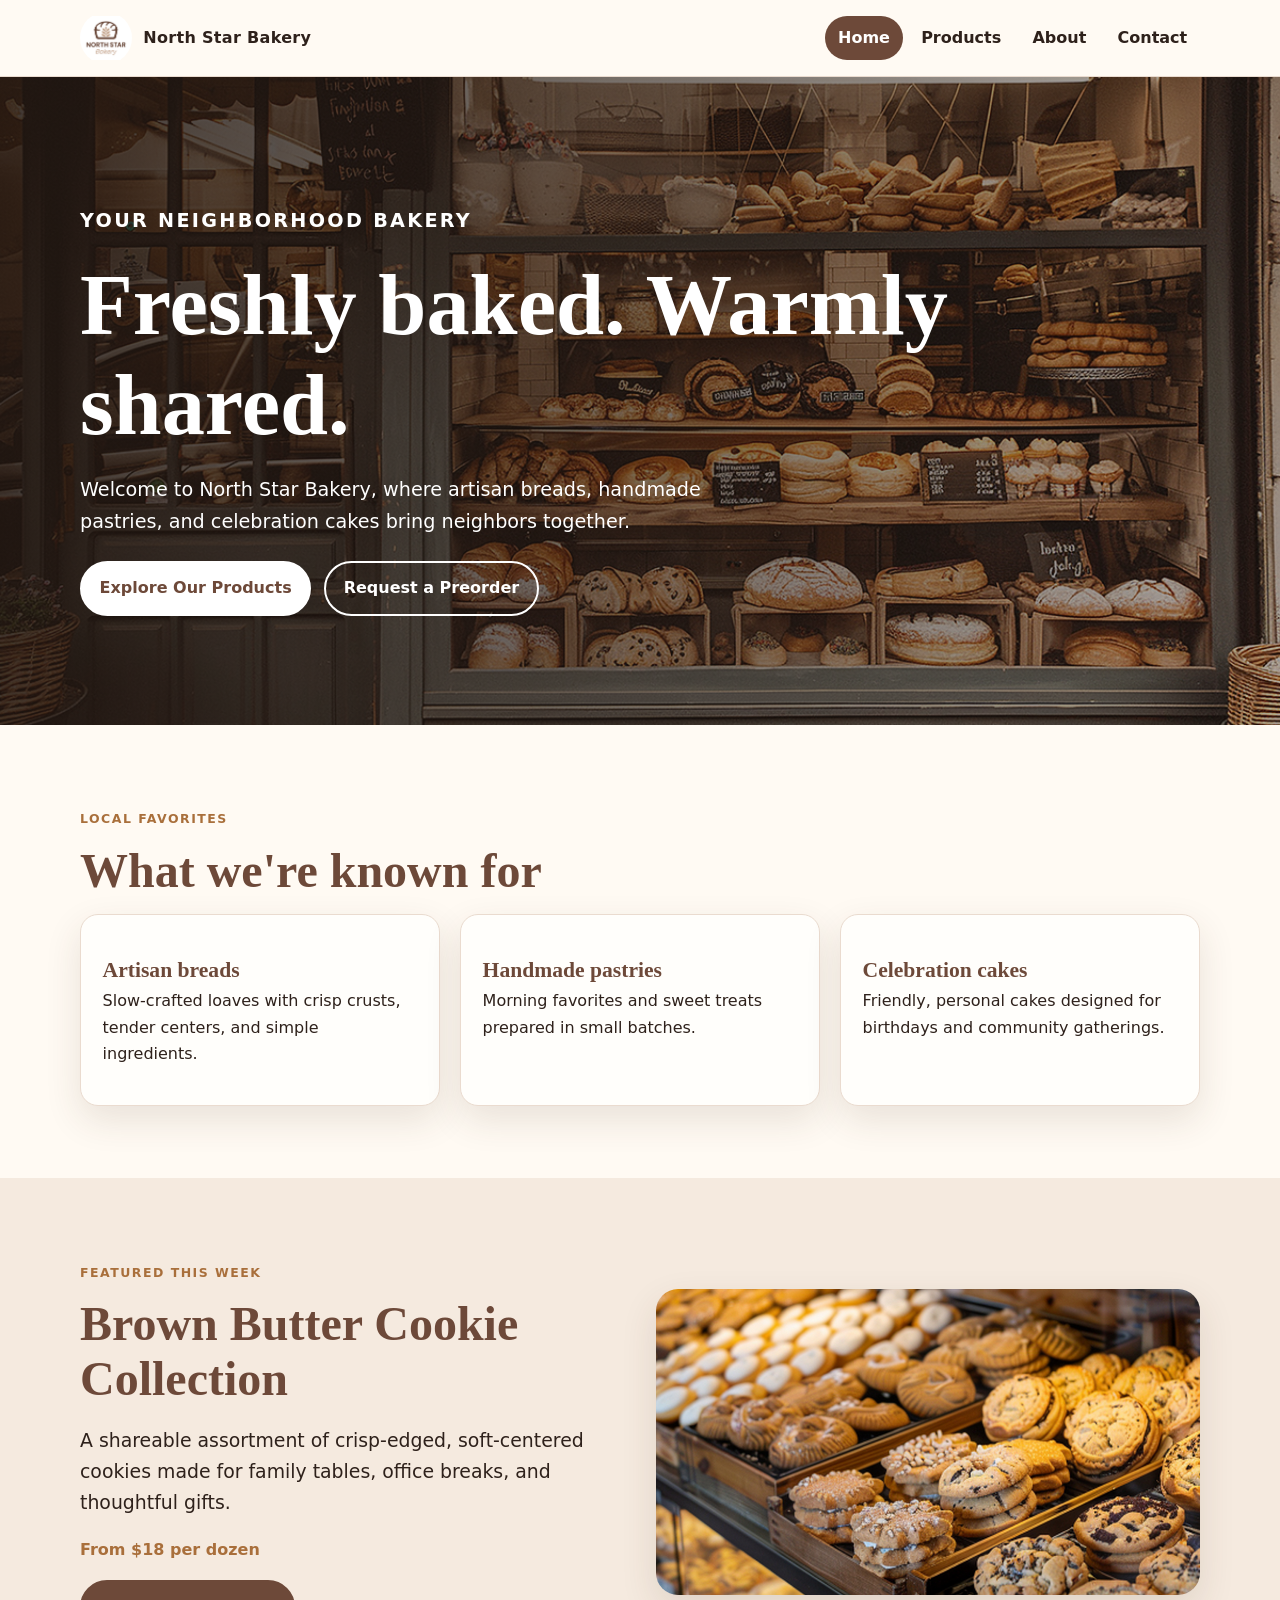
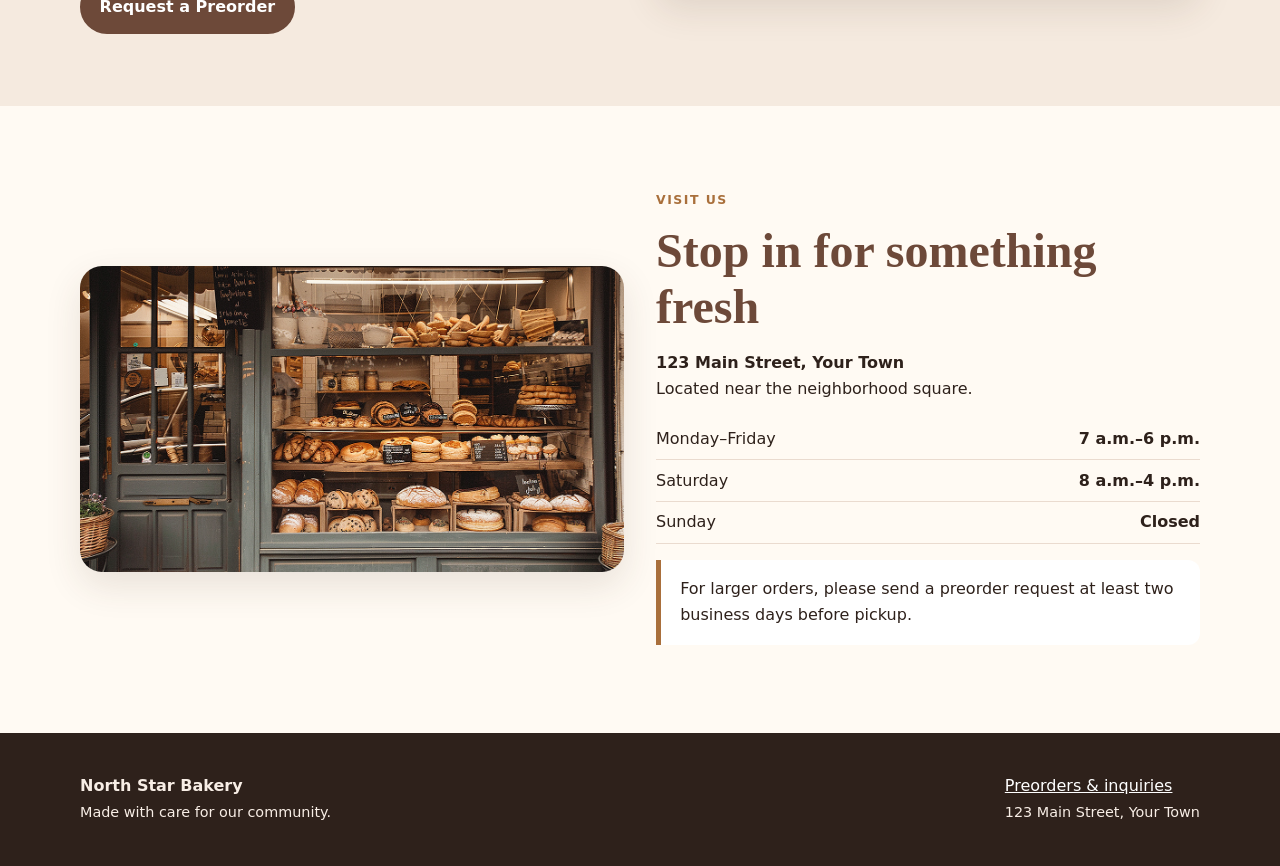
==== index.html @ eaf566d2 "Add files via upload" ====
<!doctype html>
<html lang="en"><head><meta charset="utf-8"><meta name="viewport" content="width=device-width, initial-scale=1"><meta name="description" content="Welcome to North Star Bakery for artisan breads, handmade pastries, cakes, and neighborhood preorder pickup."><title>Home | North Star Bakery</title><link rel="stylesheet" href="styles.css"></head><body>
<a class="skip-link" href="#main-content">Skip to main content</a>
<header class="site-header">
  <div class="nav-wrap">
    <a class="brand" href="index.html"><img src="images/bakery-logo.png" alt="North Star Bakery bread basket logo"><span>North Star Bakery</span></a>
    <nav aria-label="Main navigation"><ul>
      <li><a href="index.html" aria-current="page">Home</a></li>
      <li><a href="products.html" >Products</a></li>
      <li><a href="about.html" >About</a></li>
      <li><a href="contact.html" >Contact</a></li>
    </ul></nav>
  </div>
</header>
<main id="main-content">
<section class="hero"><div class="hero-content"><p class="eyebrow">Your neighborhood bakery</p><h1>Freshly baked. Warmly shared.</h1><p>Welcome to North Star Bakery, where artisan breads, handmade pastries, and celebration cakes bring neighbors together.</p><div class="actions"><a class="btn btn-light" href="products.html">Explore Our Products</a><a class="btn btn-outline" href="contact.html">Request a Preorder</a></div></div></section>
<section class="section"><div class="container"><p class="eyebrow">Local favorites</p><h2>What we're known for</h2><div class="grid-3"><article class="card"><h3>Artisan breads</h3><p>Slow-crafted loaves with crisp crusts, tender centers, and simple ingredients.</p></article><article class="card"><h3>Handmade pastries</h3><p>Morning favorites and sweet treats prepared in small batches.</p></article><article class="card"><h3>Celebration cakes</h3><p>Friendly, personal cakes designed for birthdays and community gatherings.</p></article></div></div></section>
<section class="section alt"><div class="container grid-2"><div><p class="eyebrow">Featured this week</p><h2>Brown Butter Cookie Collection</h2><p class="lead">A shareable assortment of crisp-edged, soft-centered cookies made for family tables, office breaks, and thoughtful gifts.</p><p class="price">From $18 per dozen</p><a class="btn" href="contact.html">Request a Preorder</a></div><picture><source media="(min-width: 768px)" srcset="images/bakery-feature-large.png"><img class="feature-img" src="images/bakery-feature-small.png" alt="Assorted handmade cookies arranged in a bakery display"></picture></div></section>
<section class="section"><div class="container grid-2"><img class="feature-img" src="images/bakery-storefront.png" alt="North Star Bakery storefront window filled with fresh breads and pastries"><div><p class="eyebrow">Visit us</p><h2>Stop in for something fresh</h2><p><strong>123 Main Street, Your Town</strong><br>Located near the neighborhood square.</p><ul class="hours"><li><span>Monday–Friday</span><strong>7 a.m.–6 p.m.</strong></li><li><span>Saturday</span><strong>8 a.m.–4 p.m.</strong></li><li><span>Sunday</span><strong>Closed</strong></li></ul><p class="notice">For larger orders, please send a preorder request at least two business days before pickup.</p></div></div></section>
</main>
<footer class="site-footer"><div class="container footer-grid"><div><strong>North Star Bakery</strong><br><span class="small">Made with care for our community.</span></div><div><a href="contact.html">Preorders & inquiries</a><br><span class="small">123 Main Street, Your Town</span></div></div></footer>
</body></html>
---- styles.css ----
:root {
  --cream: #fffaf3;
  --paper: #fffefb;
  --tan: #c49b7c;
  --caramel: #a96f3b;
  --brown: #6d4939;
  --dark: #2e211b;
  --sage: #64705a;
  --line: #eadbcf;
  --shadow: 0 14px 36px rgba(75, 49, 35, .12);
}
* { box-sizing: border-box; }
html { scroll-behavior: smooth; }
body { margin: 0; color: var(--dark); background: var(--cream); font: 1rem/1.65 system-ui, -apple-system, BlinkMacSystemFont, "Segoe UI", sans-serif; }
img, video { display: block; max-width: 100%; }
a { color: inherit; }
.skip-link { position: absolute; left: -999px; top: 0; background: var(--dark); color: white; padding: .75rem 1rem; z-index: 99; }
.skip-link:focus { left: .75rem; top: .75rem; }
.site-header { position: sticky; top: 0; z-index: 20; background: rgba(255,250,243,.96); border-bottom: 1px solid var(--line); backdrop-filter: blur(9px); }
.nav-wrap { width: min(1120px, 92%); margin: auto; display: flex; align-items: center; justify-content: space-between; gap: 1rem; min-height: 76px; }
.brand { display: flex; align-items: center; gap: .7rem; font-weight: 800; text-decoration: none; letter-spacing: .02em; }
.brand img { width: 52px; height: 52px; object-fit: contain; border-radius: 50%; }
nav ul { display: flex; flex-wrap: wrap; gap: .35rem; list-style: none; margin: 0; padding: 0; }
nav a { display: block; padding: .55rem .8rem; border-radius: 999px; text-decoration: none; font-weight: 700; }
nav a:hover, nav a:focus-visible, nav a[aria-current="page"] { background: var(--brown); color: white; }
main { min-height: 65vh; }
.container { width: min(1120px, 92%); margin-inline: auto; }
.section { padding: 4.5rem 0; }
.section.alt { background: #f5eadf; }
.eyebrow { color: var(--caramel); font-weight: 900; letter-spacing: .12em; text-transform: uppercase; font-size: .78rem; }
h1, h2, h3 { font-family: Georgia, "Times New Roman", serif; line-height: 1.15; color: var(--brown); }
h1 { font-size: clamp(2.4rem, 7vw, 5.4rem); margin: .35rem 0 1.1rem; }
h2 { font-size: clamp(1.9rem, 4vw, 3rem); margin: 0 0 1rem; }
h3 { font-size: 1.35rem; }
.lead { font-size: 1.18rem; max-width: 63ch; }
.hero { background: linear-gradient(90deg, rgba(34,23,17,.86), rgba(34,23,17,.35)), url('images/bakery-storefront.png') center/cover; color: white; min-height: 72vh; display: grid; place-items: center; }
.hero h1, .hero .eyebrow { color: white; }
.hero-content { width: min(1120px, 92%); padding: 5rem 0; }
.hero-content p { max-width: 56ch; font-size: 1.2rem; }
.actions { display: flex; flex-wrap: wrap; gap: .8rem; margin-top: 1.5rem; }
.btn { display: inline-block; border: 2px solid var(--brown); border-radius: 999px; padding: .75rem 1.1rem; background: var(--brown); color: white; font-weight: 800; text-decoration: none; cursor: pointer; }
.btn:hover, .btn:focus-visible { background: var(--dark); border-color: var(--dark); }
.btn-light { background: white; border-color: white; color: var(--brown); }
.btn-outline { background: transparent; color: white; border-color: white; }
.grid-2 { display: grid; grid-template-columns: repeat(2, minmax(0,1fr)); gap: 2rem; align-items: center; }
.grid-3 { display: grid; grid-template-columns: repeat(3, minmax(0,1fr)); gap: 1.25rem; }
.card { background: var(--paper); border: 1px solid var(--line); border-radius: 18px; padding: 1.35rem; box-shadow: var(--shadow); }
.card img { border-radius: 12px; aspect-ratio: 4/3; object-fit: cover; }
.card h3 { margin-bottom: .35rem; }
.card p { margin-top: .25rem; }
.price { font-weight: 900; color: var(--caramel); }
.feature-img { width: 100%; border-radius: 22px; box-shadow: var(--shadow); aspect-ratio: 16/9; object-fit: cover; }
figure { margin: 0; }
figure img { border-radius: 20px 20px 0 0; width: 100%; }
figcaption { padding: 1rem 1.2rem; background: var(--brown); color: white; border-radius: 0 0 20px 20px; }
.notice { border-left: 5px solid var(--caramel); background: white; padding: 1rem 1.2rem; border-radius: 0 12px 12px 0; }
.hours { list-style: none; padding: 0; }
.hours li { display: flex; justify-content: space-between; gap: 1rem; padding: .45rem 0; border-bottom: 1px solid var(--line); }
.page-banner { padding: 5rem 0 3.5rem; background: #f1e2d3; }
.page-banner h1 { font-size: clamp(2.3rem,6vw,4.6rem); }
.media-frame { border-radius: 18px; overflow: hidden; box-shadow: var(--shadow); background: #1d1714; }
form { display: grid; gap: 1rem; }
.form-row { display: grid; grid-template-columns: 1fr 1fr; gap: 1rem; }
label { display: block; font-weight: 800; margin-bottom: .35rem; }
input, select, textarea { width: 100%; border: 1px solid #bba99c; border-radius: 10px; padding: .78rem; font: inherit; background: white; }
input:focus, select:focus, textarea:focus { outline: 3px solid rgba(169,111,59,.25); border-color: var(--caramel); }
.required { color: #9d2318; }
.site-footer { background: var(--dark); color: #f8eee6; padding: 2.5rem 0; }
.footer-grid { display: flex; justify-content: space-between; gap: 2rem; flex-wrap: wrap; }
.site-footer a { color: white; }
.small { font-size: .9rem; }
@media (max-width: 760px) {
  .nav-wrap { align-items: flex-start; padding: .8rem 0; flex-direction: column; }
  nav ul { padding-bottom: .4rem; }
  nav a { padding: .4rem .62rem; font-size: .92rem; }
  .grid-2, .grid-3, .form-row { grid-template-columns: 1fr; }
  .hero { min-height: 64vh; }
  .section { padding: 3.3rem 0; }
}
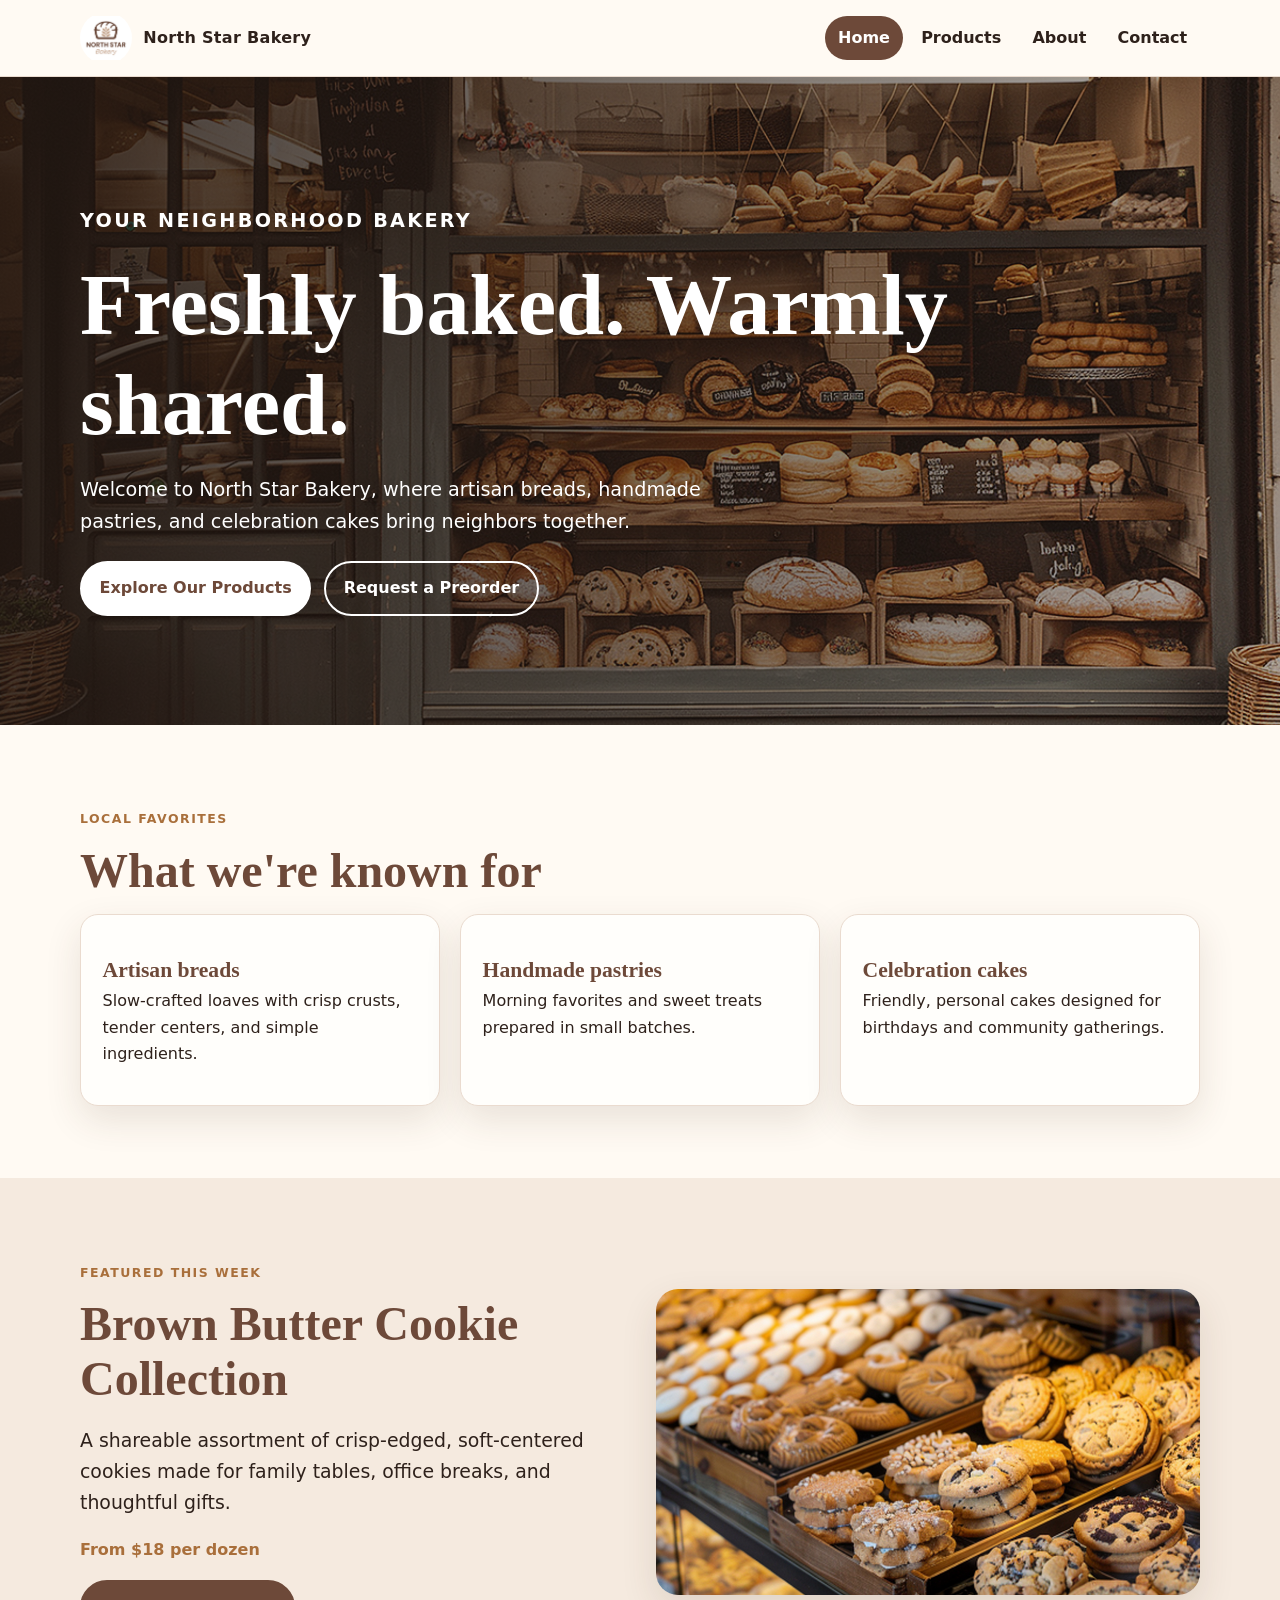
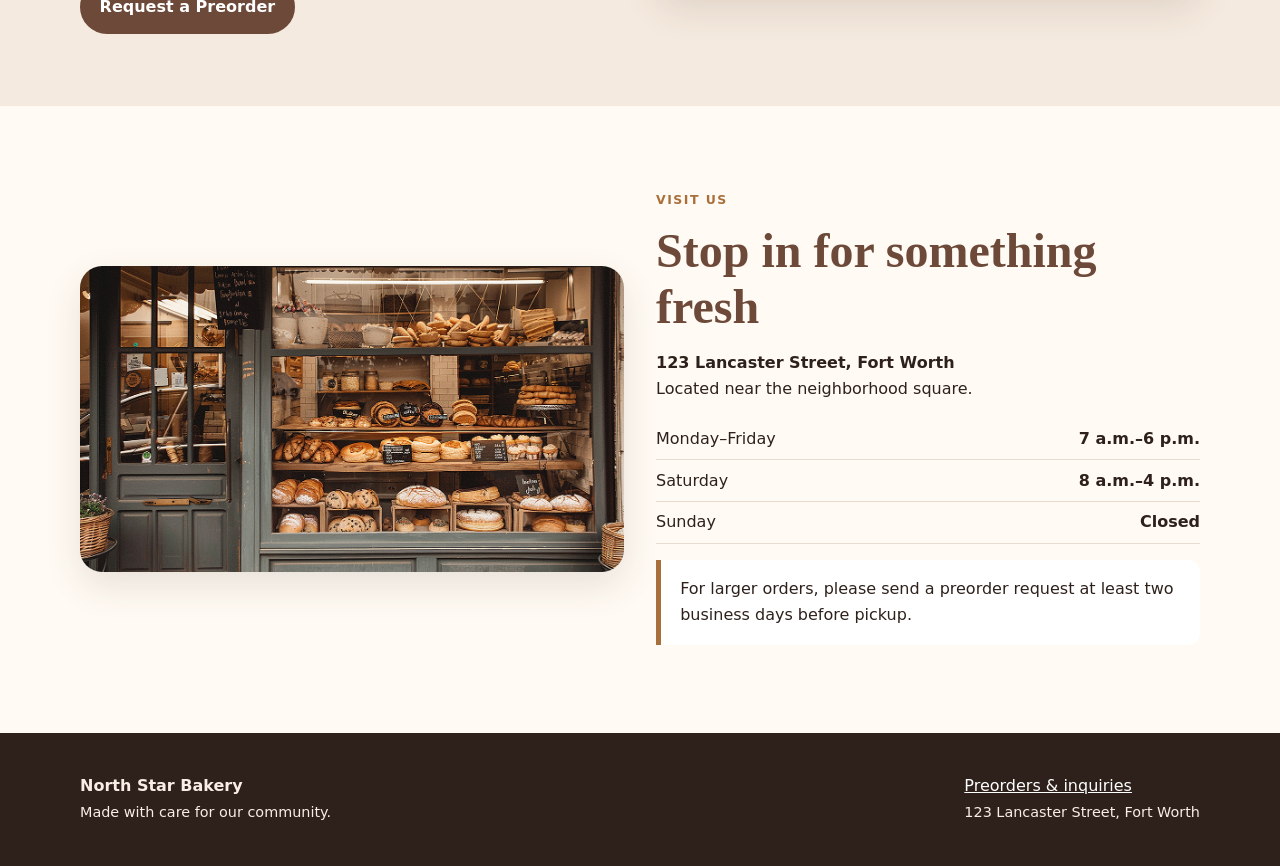
==== commit 7f2464bb: "Update index.html" ====
--- a/index.html
+++ b/index.html
@@ -16,7 +16,7 @@
 <section class="hero"><div class="hero-content"><p class="eyebrow">Your neighborhood bakery</p><h1>Freshly baked. Warmly shared.</h1><p>Welcome to North Star Bakery, where artisan breads, handmade pastries, and celebration cakes bring neighbors together.</p><div class="actions"><a class="btn btn-light" href="products.html">Explore Our Products</a><a class="btn btn-outline" href="contact.html">Request a Preorder</a></div></div></section>
 <section class="section"><div class="container"><p class="eyebrow">Local favorites</p><h2>What we're known for</h2><div class="grid-3"><article class="card"><h3>Artisan breads</h3><p>Slow-crafted loaves with crisp crusts, tender centers, and simple ingredients.</p></article><article class="card"><h3>Handmade pastries</h3><p>Morning favorites and sweet treats prepared in small batches.</p></article><article class="card"><h3>Celebration cakes</h3><p>Friendly, personal cakes designed for birthdays and community gatherings.</p></article></div></div></section>
 <section class="section alt"><div class="container grid-2"><div><p class="eyebrow">Featured this week</p><h2>Brown Butter Cookie Collection</h2><p class="lead">A shareable assortment of crisp-edged, soft-centered cookies made for family tables, office breaks, and thoughtful gifts.</p><p class="price">From $18 per dozen</p><a class="btn" href="contact.html">Request a Preorder</a></div><picture><source media="(min-width: 768px)" srcset="images/bakery-feature-large.png"><img class="feature-img" src="images/bakery-feature-small.png" alt="Assorted handmade cookies arranged in a bakery display"></picture></div></section>
-<section class="section"><div class="container grid-2"><img class="feature-img" src="images/bakery-storefront.png" alt="North Star Bakery storefront window filled with fresh breads and pastries"><div><p class="eyebrow">Visit us</p><h2>Stop in for something fresh</h2><p><strong>123 Main Street, Your Town</strong><br>Located near the neighborhood square.</p><ul class="hours"><li><span>Monday–Friday</span><strong>7 a.m.–6 p.m.</strong></li><li><span>Saturday</span><strong>8 a.m.–4 p.m.</strong></li><li><span>Sunday</span><strong>Closed</strong></li></ul><p class="notice">For larger orders, please send a preorder request at least two business days before pickup.</p></div></div></section>
+<section class="section"><div class="container grid-2"><img class="feature-img" src="images/bakery-storefront.png" alt="North Star Bakery storefront window filled with fresh breads and pastries"><div><p class="eyebrow">Visit us</p><h2>Stop in for something fresh</h2><p><strong>123 Lancaster Street, Fort Worth</strong><br>Located near the neighborhood square.</p><ul class="hours"><li><span>Monday–Friday</span><strong>7 a.m.–6 p.m.</strong></li><li><span>Saturday</span><strong>8 a.m.–4 p.m.</strong></li><li><span>Sunday</span><strong>Closed</strong></li></ul><p class="notice">For larger orders, please send a preorder request at least two business days before pickup.</p></div></div></section>
 </main>
-<footer class="site-footer"><div class="container footer-grid"><div><strong>North Star Bakery</strong><br><span class="small">Made with care for our community.</span></div><div><a href="contact.html">Preorders & inquiries</a><br><span class="small">123 Main Street, Your Town</span></div></div></footer>
-</body></html>+<footer class="site-footer"><div class="container footer-grid"><div><strong>North Star Bakery</strong><br><span class="small">Made with care for our community.</span></div><div><a href="contact.html">Preorders & inquiries</a><br><span class="small">123 Lancaster Street, Fort Worth</span></div></div></footer>
+</body></html>
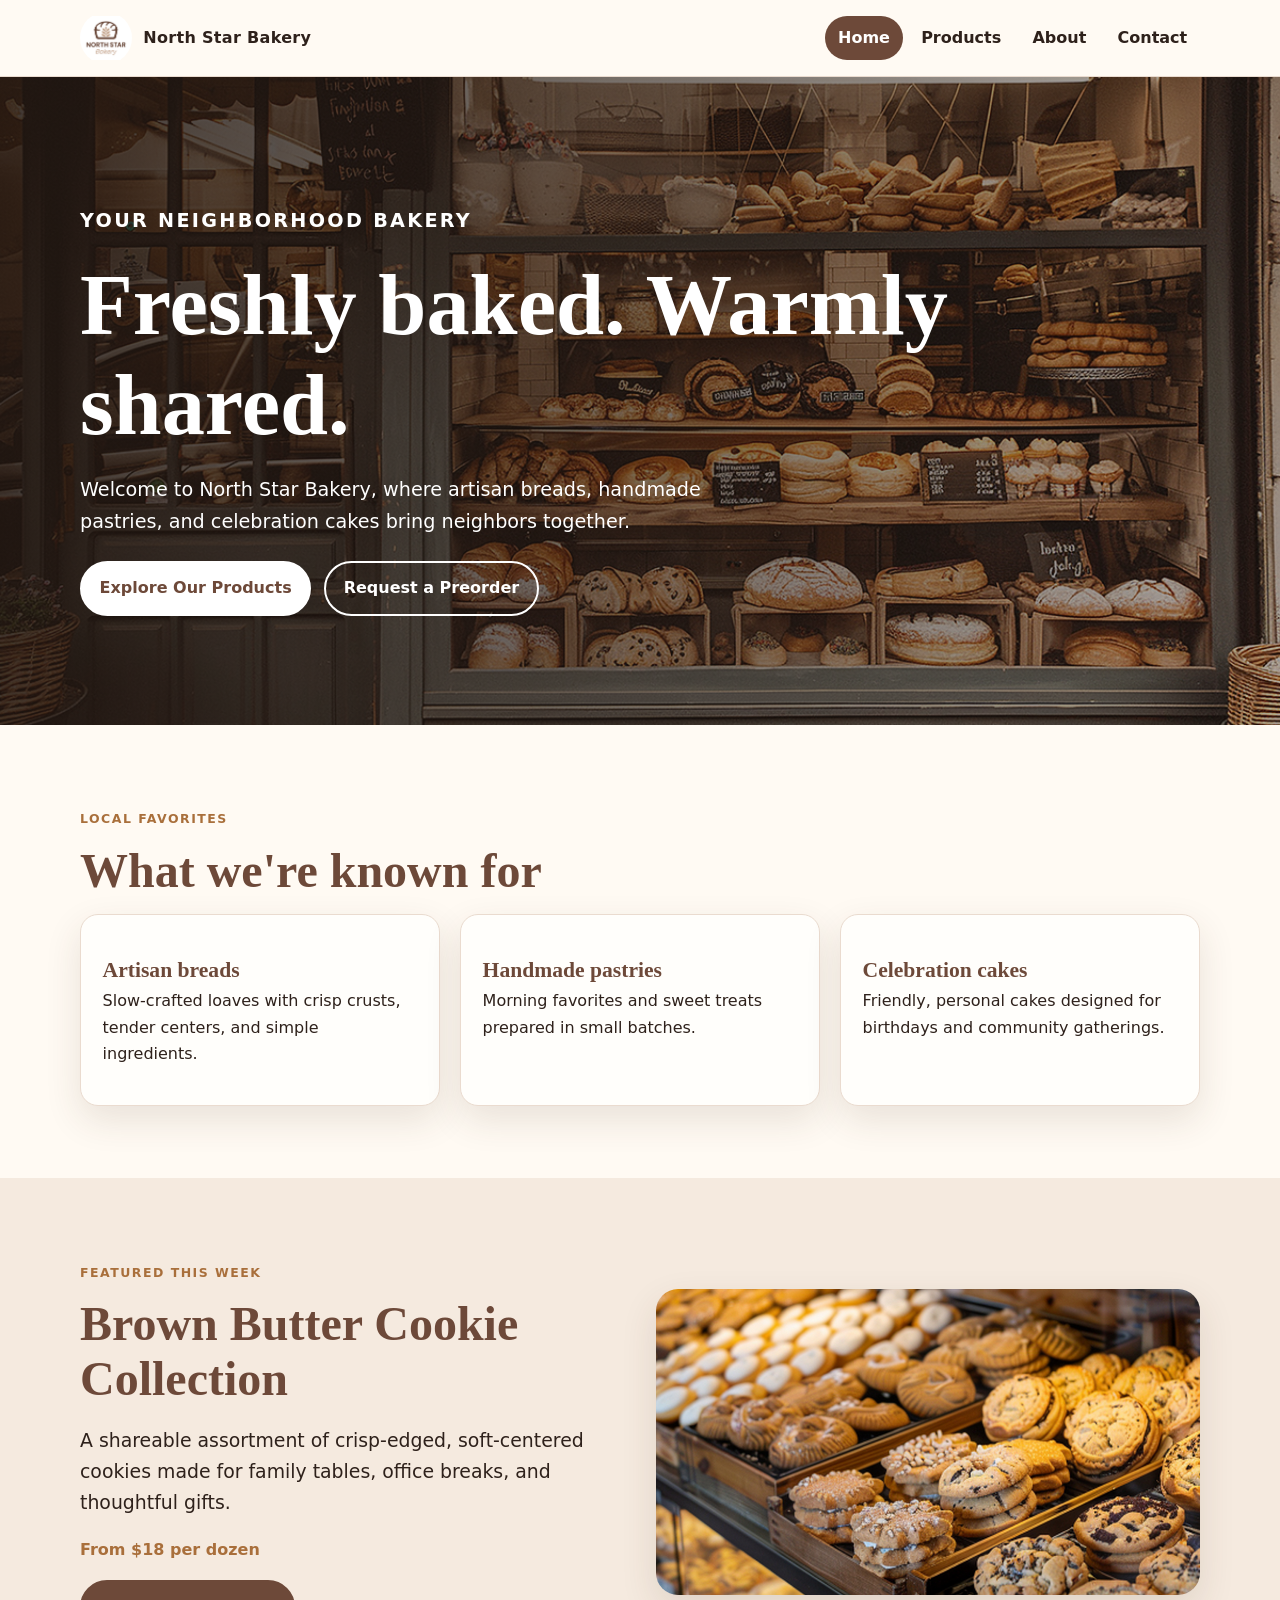
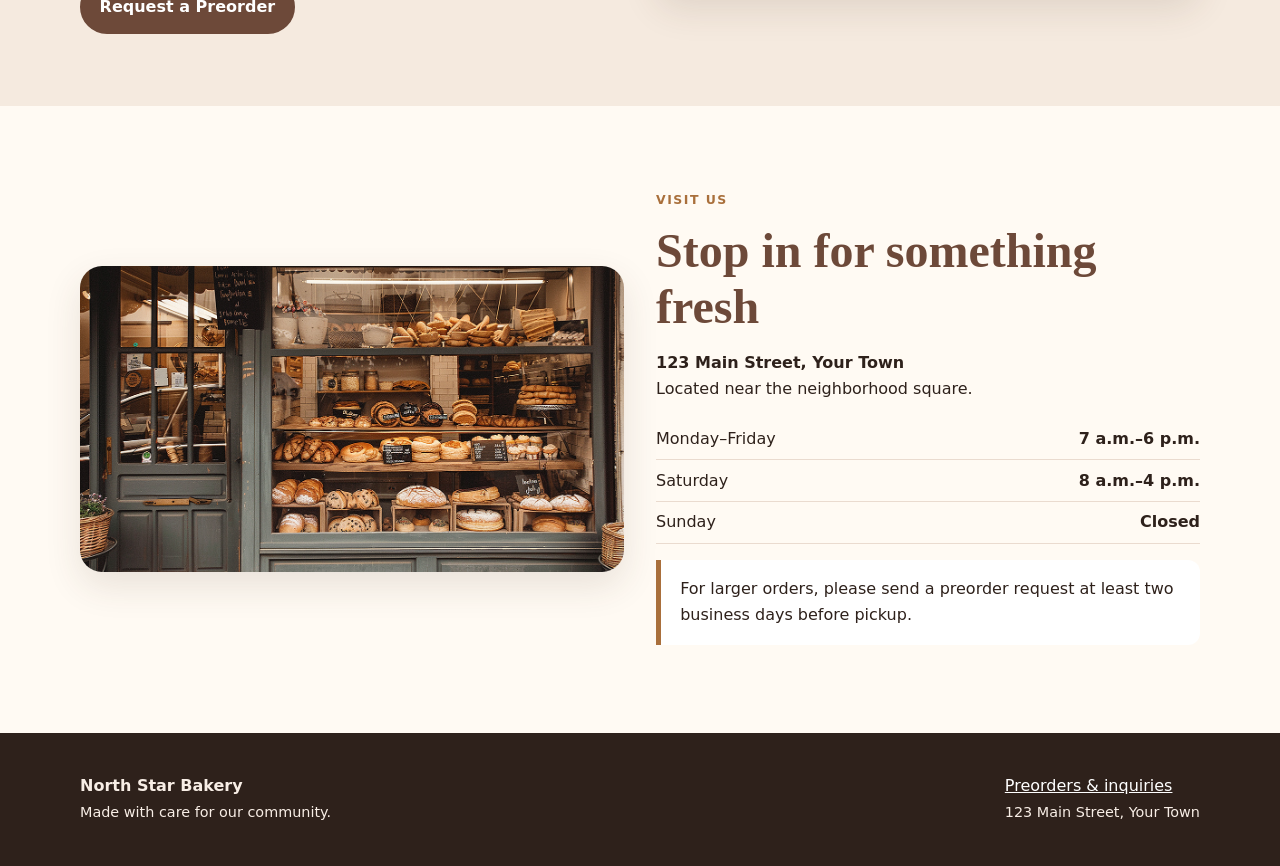
==== commit 92d77b6c: "Add files via upload" ====
--- a/index.html
+++ b/index.html
@@ -16,7 +16,7 @@
 <section class="hero"><div class="hero-content"><p class="eyebrow">Your neighborhood bakery</p><h1>Freshly baked. Warmly shared.</h1><p>Welcome to North Star Bakery, where artisan breads, handmade pastries, and celebration cakes bring neighbors together.</p><div class="actions"><a class="btn btn-light" href="products.html">Explore Our Products</a><a class="btn btn-outline" href="contact.html">Request a Preorder</a></div></div></section>
 <section class="section"><div class="container"><p class="eyebrow">Local favorites</p><h2>What we're known for</h2><div class="grid-3"><article class="card"><h3>Artisan breads</h3><p>Slow-crafted loaves with crisp crusts, tender centers, and simple ingredients.</p></article><article class="card"><h3>Handmade pastries</h3><p>Morning favorites and sweet treats prepared in small batches.</p></article><article class="card"><h3>Celebration cakes</h3><p>Friendly, personal cakes designed for birthdays and community gatherings.</p></article></div></div></section>
 <section class="section alt"><div class="container grid-2"><div><p class="eyebrow">Featured this week</p><h2>Brown Butter Cookie Collection</h2><p class="lead">A shareable assortment of crisp-edged, soft-centered cookies made for family tables, office breaks, and thoughtful gifts.</p><p class="price">From $18 per dozen</p><a class="btn" href="contact.html">Request a Preorder</a></div><picture><source media="(min-width: 768px)" srcset="images/bakery-feature-large.png"><img class="feature-img" src="images/bakery-feature-small.png" alt="Assorted handmade cookies arranged in a bakery display"></picture></div></section>
-<section class="section"><div class="container grid-2"><img class="feature-img" src="images/bakery-storefront.png" alt="North Star Bakery storefront window filled with fresh breads and pastries"><div><p class="eyebrow">Visit us</p><h2>Stop in for something fresh</h2><p><strong>123 Lancaster Street, Fort Worth</strong><br>Located near the neighborhood square.</p><ul class="hours"><li><span>Monday–Friday</span><strong>7 a.m.–6 p.m.</strong></li><li><span>Saturday</span><strong>8 a.m.–4 p.m.</strong></li><li><span>Sunday</span><strong>Closed</strong></li></ul><p class="notice">For larger orders, please send a preorder request at least two business days before pickup.</p></div></div></section>
+<section class="section"><div class="container grid-2"><img class="feature-img" src="images/bakery-storefront.png" alt="North Star Bakery storefront window filled with fresh breads and pastries"><div><p class="eyebrow">Visit us</p><h2>Stop in for something fresh</h2><p><strong>123 Main Street, Your Town</strong><br>Located near the neighborhood square.</p><ul class="hours"><li><span>Monday–Friday</span><strong>7 a.m.–6 p.m.</strong></li><li><span>Saturday</span><strong>8 a.m.–4 p.m.</strong></li><li><span>Sunday</span><strong>Closed</strong></li></ul><p class="notice">For larger orders, please send a preorder request at least two business days before pickup.</p></div></div></section>
 </main>
-<footer class="site-footer"><div class="container footer-grid"><div><strong>North Star Bakery</strong><br><span class="small">Made with care for our community.</span></div><div><a href="contact.html">Preorders & inquiries</a><br><span class="small">123 Lancaster Street, Fort Worth</span></div></div></footer>
-</body></html>
+<footer class="site-footer"><div class="container footer-grid"><div><strong>North Star Bakery</strong><br><span class="small">Made with care for our community.</span></div><div><a href="contact.html">Preorders & inquiries</a><br><span class="small">123 Main Street, Your Town</span></div></div></footer>
+</body></html>
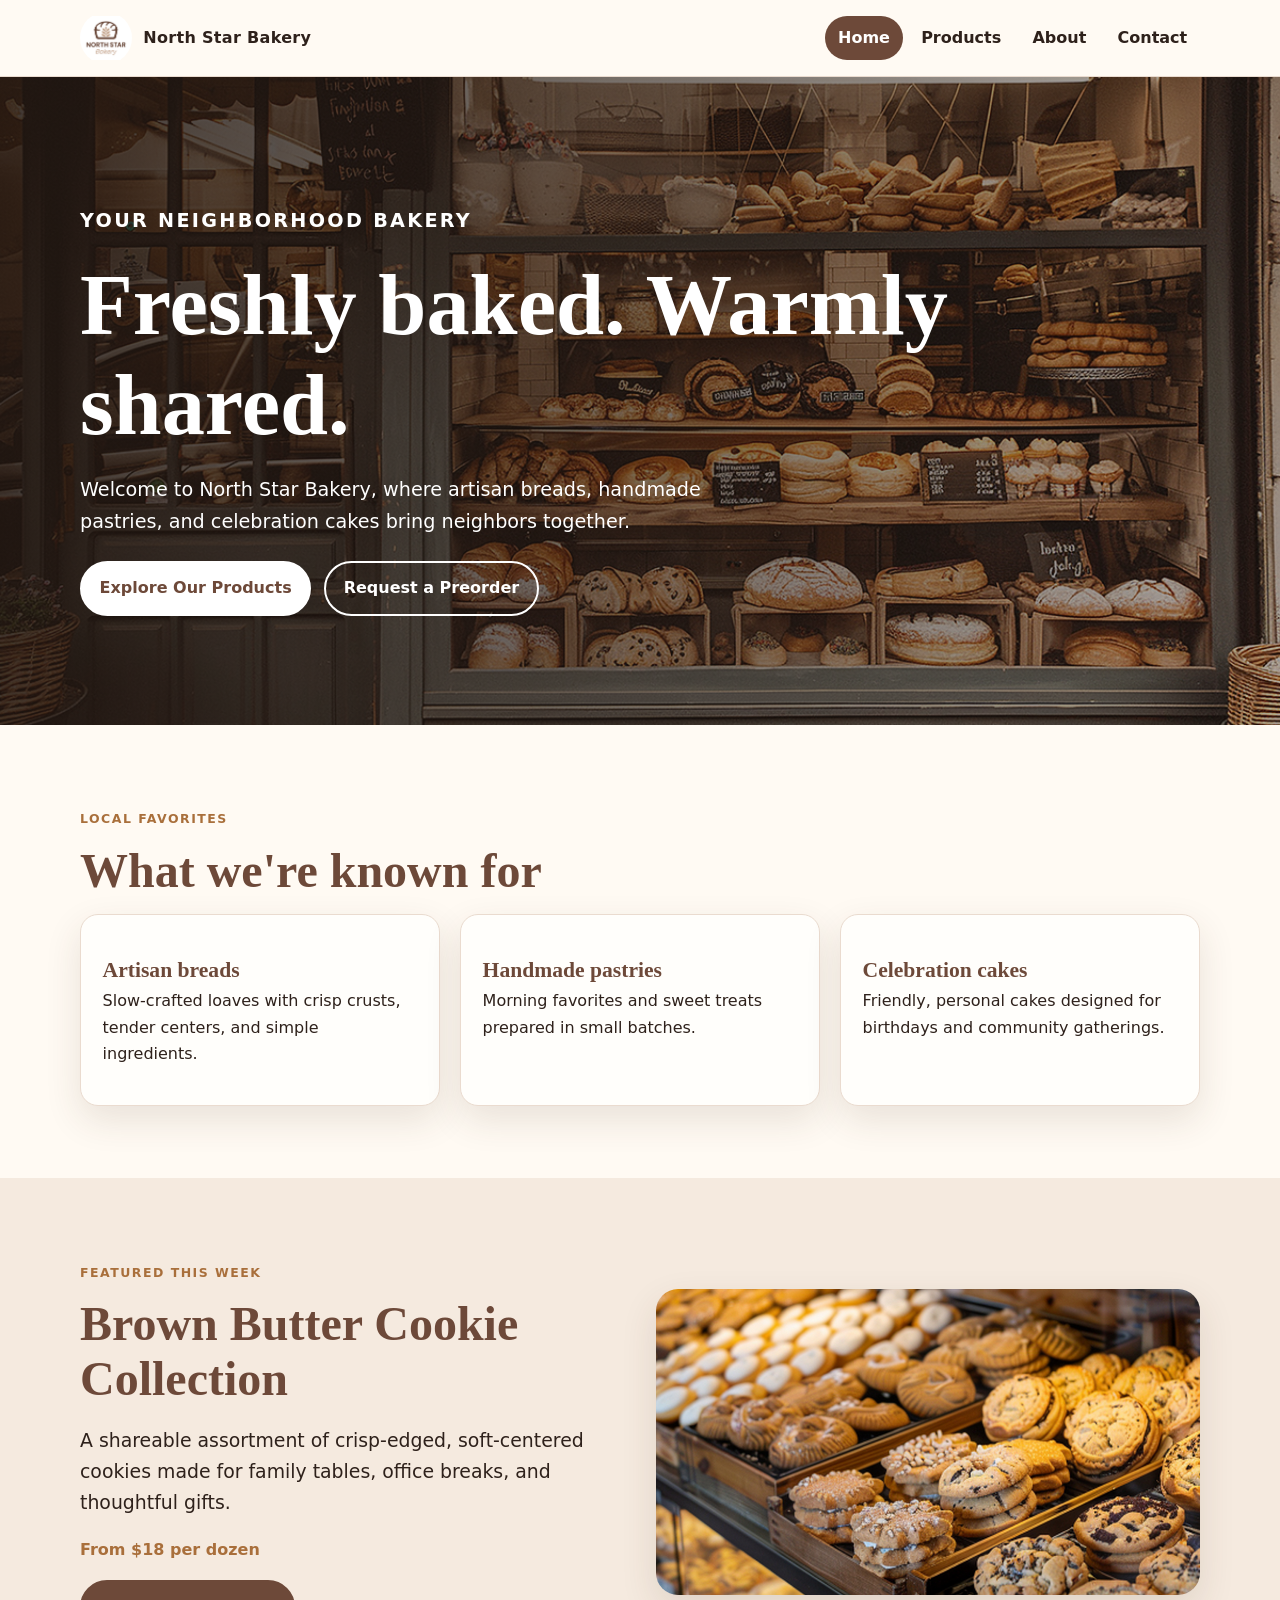
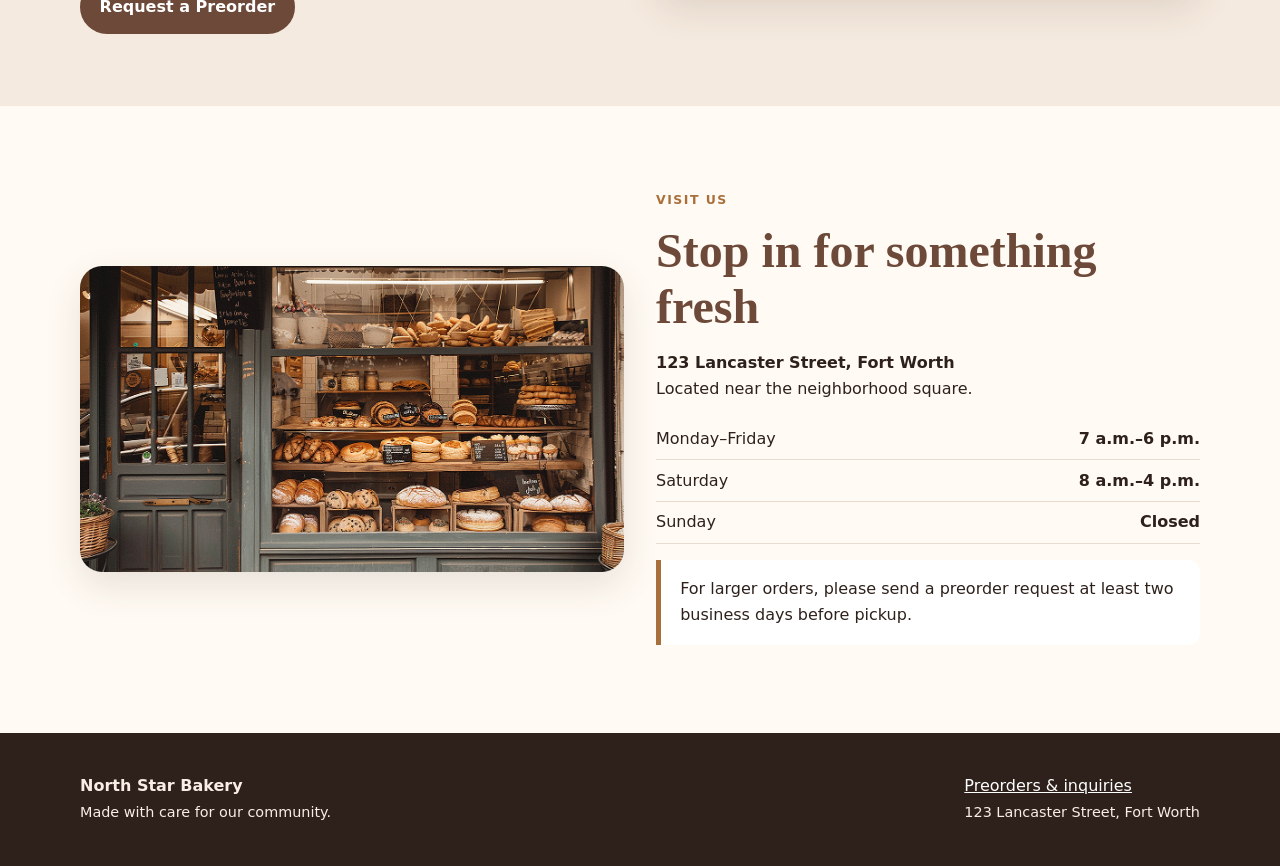
==== commit 1ddc2b75: "Update index.html" ====
--- a/index.html
+++ b/index.html
@@ -16,7 +16,7 @@
 <section class="hero"><div class="hero-content"><p class="eyebrow">Your neighborhood bakery</p><h1>Freshly baked. Warmly shared.</h1><p>Welcome to North Star Bakery, where artisan breads, handmade pastries, and celebration cakes bring neighbors together.</p><div class="actions"><a class="btn btn-light" href="products.html">Explore Our Products</a><a class="btn btn-outline" href="contact.html">Request a Preorder</a></div></div></section>
 <section class="section"><div class="container"><p class="eyebrow">Local favorites</p><h2>What we're known for</h2><div class="grid-3"><article class="card"><h3>Artisan breads</h3><p>Slow-crafted loaves with crisp crusts, tender centers, and simple ingredients.</p></article><article class="card"><h3>Handmade pastries</h3><p>Morning favorites and sweet treats prepared in small batches.</p></article><article class="card"><h3>Celebration cakes</h3><p>Friendly, personal cakes designed for birthdays and community gatherings.</p></article></div></div></section>
 <section class="section alt"><div class="container grid-2"><div><p class="eyebrow">Featured this week</p><h2>Brown Butter Cookie Collection</h2><p class="lead">A shareable assortment of crisp-edged, soft-centered cookies made for family tables, office breaks, and thoughtful gifts.</p><p class="price">From $18 per dozen</p><a class="btn" href="contact.html">Request a Preorder</a></div><picture><source media="(min-width: 768px)" srcset="images/bakery-feature-large.png"><img class="feature-img" src="images/bakery-feature-small.png" alt="Assorted handmade cookies arranged in a bakery display"></picture></div></section>
-<section class="section"><div class="container grid-2"><img class="feature-img" src="images/bakery-storefront.png" alt="North Star Bakery storefront window filled with fresh breads and pastries"><div><p class="eyebrow">Visit us</p><h2>Stop in for something fresh</h2><p><strong>123 Main Street, Your Town</strong><br>Located near the neighborhood square.</p><ul class="hours"><li><span>Monday–Friday</span><strong>7 a.m.–6 p.m.</strong></li><li><span>Saturday</span><strong>8 a.m.–4 p.m.</strong></li><li><span>Sunday</span><strong>Closed</strong></li></ul><p class="notice">For larger orders, please send a preorder request at least two business days before pickup.</p></div></div></section>
+<section class="section"><div class="container grid-2"><img class="feature-img" src="images/bakery-storefront.png" alt="North Star Bakery storefront window filled with fresh breads and pastries"><div><p class="eyebrow">Visit us</p><h2>Stop in for something fresh</h2><p><strong>123 Lancaster Street, Fort Worth</strong><br>Located near the neighborhood square.</p><ul class="hours"><li><span>Monday–Friday</span><strong>7 a.m.–6 p.m.</strong></li><li><span>Saturday</span><strong>8 a.m.–4 p.m.</strong></li><li><span>Sunday</span><strong>Closed</strong></li></ul><p class="notice">For larger orders, please send a preorder request at least two business days before pickup.</p></div></div></section>
 </main>
-<footer class="site-footer"><div class="container footer-grid"><div><strong>North Star Bakery</strong><br><span class="small">Made with care for our community.</span></div><div><a href="contact.html">Preorders & inquiries</a><br><span class="small">123 Main Street, Your Town</span></div></div></footer>
-</body></html>+<footer class="site-footer"><div class="container footer-grid"><div><strong>North Star Bakery</strong><br><span class="small">Made with care for our community.</span></div><div><a href="contact.html">Preorders & inquiries</a><br><span class="small">123 Lancaster Street, Fort Worth</span></div></div></footer>
+</body></html>
